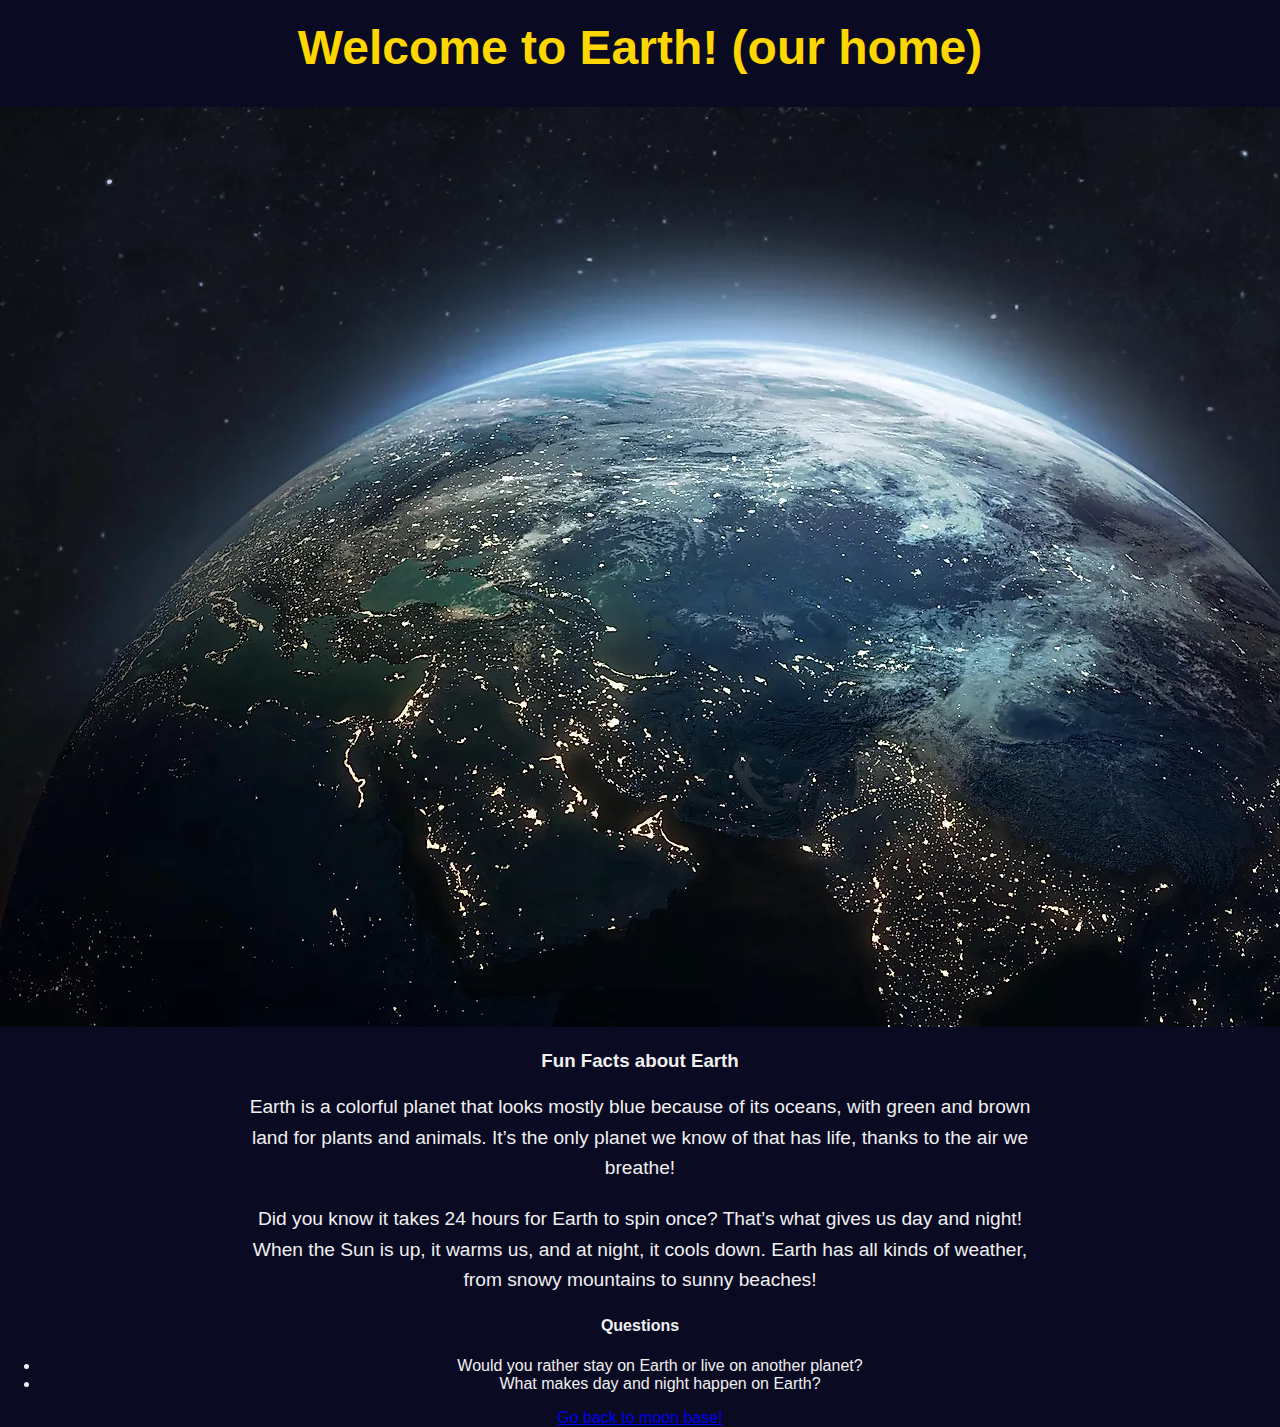
==== handsOn/Earth.html @ 9cd7d048 "Add files via upload" ====
<!DOCTYPE html> 
<html>

<head>
    <title> Earth </title>
    <link rel="stylesheet" href="style2.css">
</head>

<body>

    <h1> Welcome to Earth! (our home)</h1>
    <!-- IMG HERE -->
    <img src="images/earth.webp" alt="Photo of the planet Earth">

    <h3> Fun Facts about Earth</h3>
    <p>Earth is a colorful planet that looks mostly blue because of its oceans, with green and brown land for plants and animals. It’s the only planet we know of that has life, thanks to the air we breathe!</p>
    <p>Did you know it takes 24 hours for Earth to spin once? That’s what gives us day and night! When the Sun is up, it warms us, and at night, it cools down. Earth has all kinds of weather, from snowy mountains to sunny beaches!</p>
      
    <h4>Questions</h4>
    <ul>
        <li>Would you rather stay on Earth or live on another planet?</li> 
        <li>What makes day and night happen on Earth?</li>

    </ul>

    <a href="MoonBase.html">Go back to moon base!</a>


</body>







</html>
---- handsOn/style2.css ----
/* General body styling */
body {
    font-family: 'Arial', sans-serif;
    background-color: #0a0a23; /* Dark background */
    color: #f0f0f0; /* Light text color */
    margin: 0;
    padding: 0;
    text-align: center; /* Center text */
}

h1 {
    font-size: 3rem; /* Font size for heading */
    color: #ffd700; /* Gold color for the heading */
    margin-top: 20px; /* Margin on top */
}

p {
    font-size: 1.2rem; /* Font size for paragraphs */
    line-height: 1.6; /* Line height for better readability */
    max-width: 800px; /* Max width for paragraphs */
    margin: 20px auto; /* Centered margins */
}

/* Image styling */
#Earth {
    width: 50%; /* Image width */
    height: auto; /* Maintain aspect ratio */
    margin: 20px 0; /* Margin for spacing */
    border: 5px solid #f5c71a; /* Gold border to match the theme */
    border-radius: 10px; /* Rounded corners for the image */
}

/* Button styling */
.button {
    display: inline-block; /* Make it behave like a button */
    background-color: #f5c71a; /* Gold button background */
    color: #0a0a23; /* Dark text color */
    padding: 10px 20px; /* Padding */
    text-decoration: none; /* Remove underline */
    font-weight: bold; /* Bold text */
    border-radius: 5px; /* Rounded corners */
    margin-top: 20px; /* Margin on top */
    transition: background-color 0.3s; /* Smooth transition for hover effect */
}

.button:hover {
    background-color: #ffd700; /* Brighter gold on hover */
}

/* Make the website responsive */
@media (max-width: 768px) {
    h1 {
        font-size: 2.5rem; /* Smaller font size for smaller screens */
    }

    p {
        font-size: 1rem; /* Smaller font size for paragraphs */
    }

    #Earth {
        width: 80%; /* Responsive image size */
    }
}
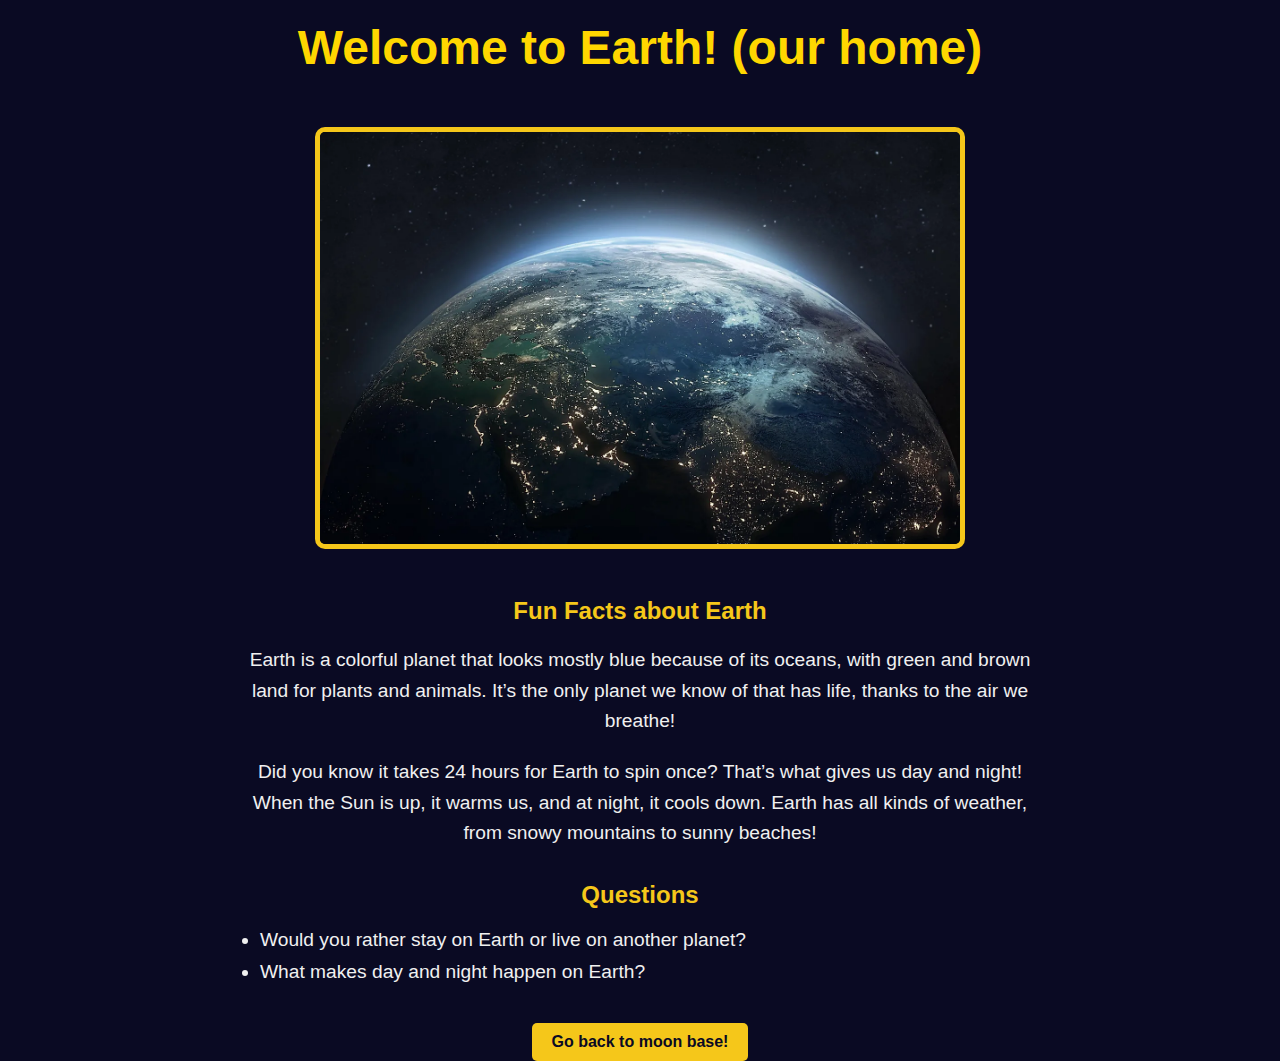
==== commit 7e71c424: "updated earth" ====
--- a/handsOn/Earth.html
+++ b/handsOn/Earth.html
@@ -3,7 +3,7 @@
 
 <head>
     <title> Earth </title>
-    <link rel="stylesheet" href="style2.css">
+    <link rel="stylesheet" href="style.css">
 </head>
 
 <body>
--- a/handsOn/style.css
+++ b/handsOn/style.css
@@ -0,0 +1,83 @@
+/* General body styling */
+body {
+    font-family: 'Arial', sans-serif;
+    background-color: #0a0a23;
+    color: #f0f0f0;
+    margin: 0;
+    padding: 0;
+    text-align: center;
+}
+
+h1 {
+    font-size: 3rem;
+    color: #ffd700;
+    margin-top: 20px;
+}
+
+h3, h4 {
+    font-size: 1.5rem;
+    color: #f5c71a;
+    margin-bottom: 10px;
+}
+
+p {
+    font-size: 1.2rem;
+    line-height: 1.6;
+    max-width: 800px;
+    margin: 20px auto;
+}
+
+ul {
+    list-style-type: disc;
+    max-width: 800px;
+    margin: 20px auto;
+    text-align: left;
+    font-size: 1.2rem;
+}
+
+ul li {
+    margin: 10px 0;
+}
+
+a {
+    display: inline-block;
+    background-color: #f5c71a;
+    color: #0a0a23;
+    padding: 10px 20px;
+    text-decoration: none;
+    font-weight: bold;
+    border-radius: 5px;
+    margin-top: 20px;
+}
+
+a:hover {
+    background-color: #ffd700;
+}
+
+/* Image styling */
+img {
+    width: 50%;
+    height: auto;
+    margin: 20px 0;
+    border: 5px solid #f5c71a;
+    border-radius: 10px;
+}
+
+/* Make the website responsive */
+@media (max-width: 768px) {
+    h1 {
+        font-size: 2.5rem;
+    }
+
+    h3, h4 {
+        font-size: 1.3rem;
+    }
+
+    p, ul {
+        font-size: 1rem;
+    }
+
+    img {
+        width: 80%;
+    }
+}
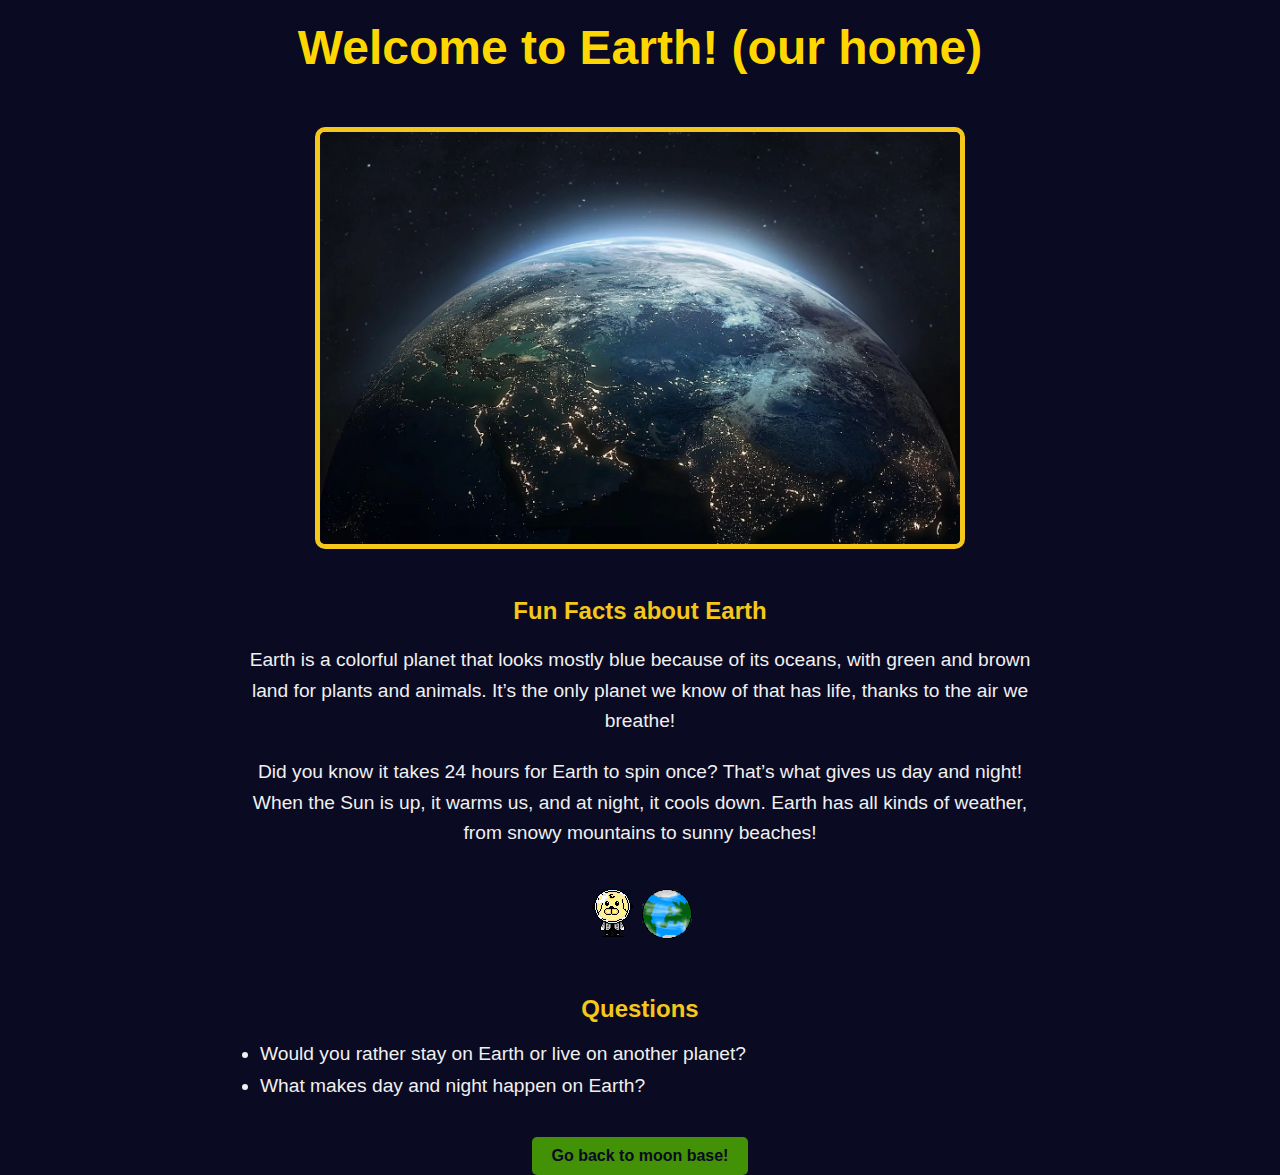
==== commit b913461e: "final" ====
--- a/handsOn/Earth.html
+++ b/handsOn/Earth.html
@@ -16,6 +16,9 @@
     <p>Earth is a colorful planet that looks mostly blue because of its oceans, with green and brown land for plants and animals. It’s the only planet we know of that has life, thanks to the air we breathe!</p>
     <p>Did you know it takes 24 hours for Earth to spin once? That’s what gives us day and night! When the Sun is up, it warms us, and at night, it cools down. Earth has all kinds of weather, from snowy mountains to sunny beaches!</p>
       
+    <img id = "small" src = "images/SpaceDog.png">
+    <img id = "small" src = "images/CartoonEarth.png">
+
     <h4>Questions</h4>
     <ul>
         <li>Would you rather stay on Earth or live on another planet?</li> 
@@ -23,7 +26,7 @@
 
     </ul>
 
-    <a href="MoonBase.html">Go back to moon base!</a>
+    <a id = "Earth" href="MoonBase.html">Go back to moon base!</a>
 
 
 </body>
--- a/handsOn/style.css
+++ b/handsOn/style.css
@@ -81,3 +81,16 @@
         width: 80%;
     }
 }
+
+#small {
+    width:50px;
+    border: none;
+}
+#Mercury { background-color: #AF0909; }
+#Venus{ background-color: #E9D017 }
+#Mars { background-color: #E56503 }
+#Earth { background-color: #429106}
+#Jupiter {background-color: #B81993}
+#Saturn {background-color: #9F45DB }
+#Uranus {background-color: #30CEA4}
+#Neptune {background-color: #5ED6DE}